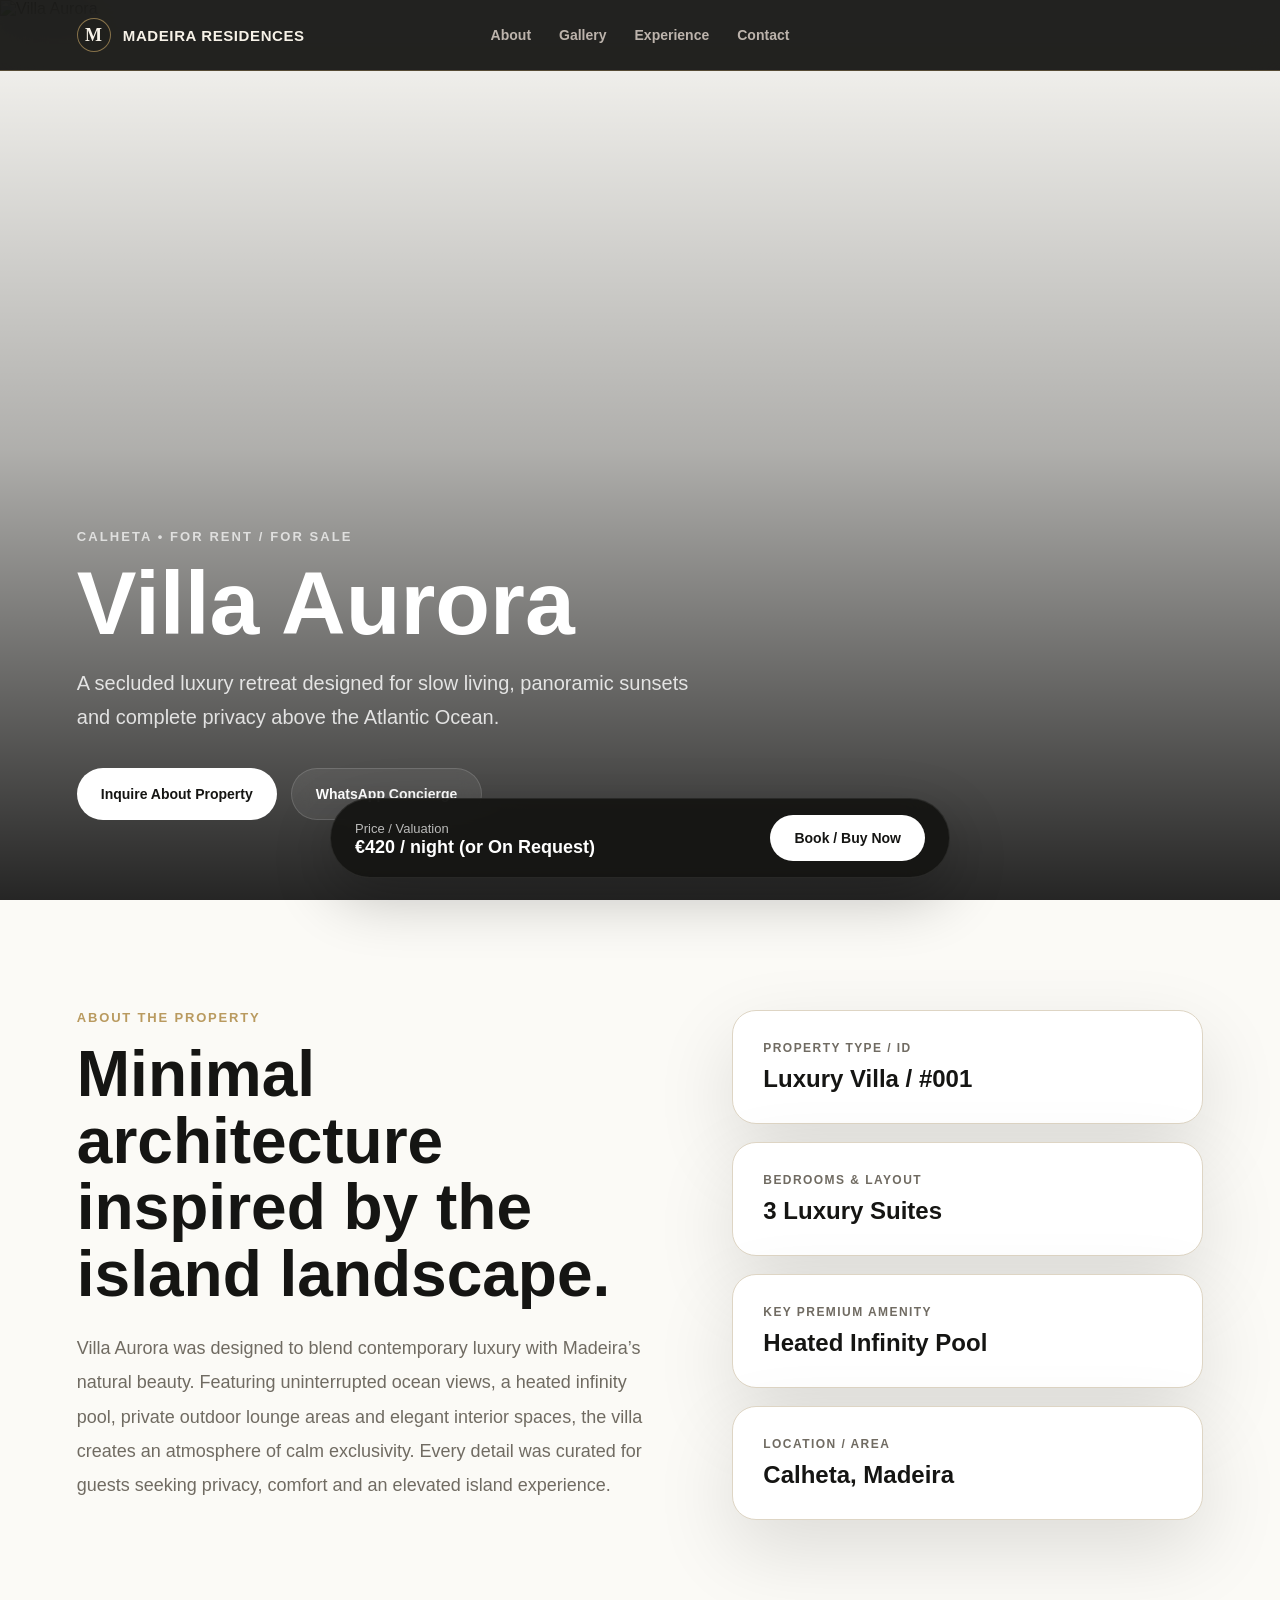
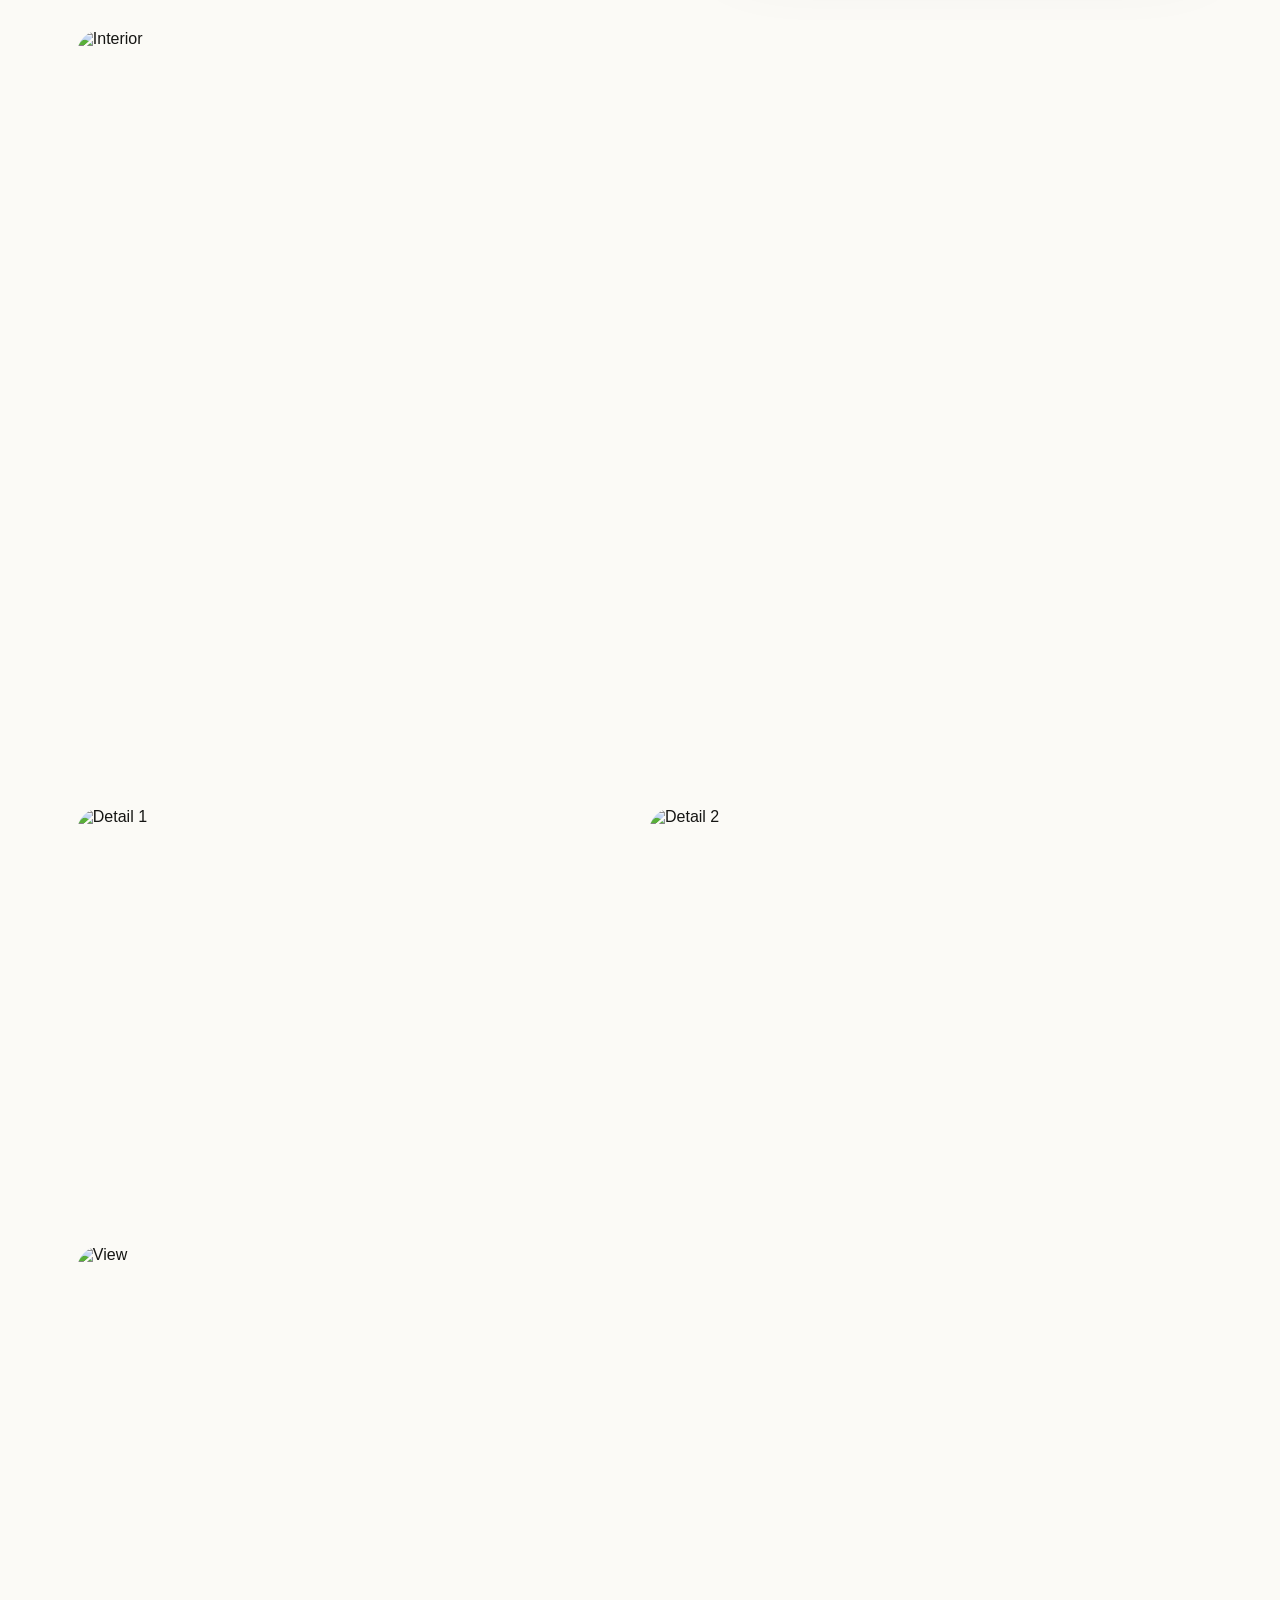
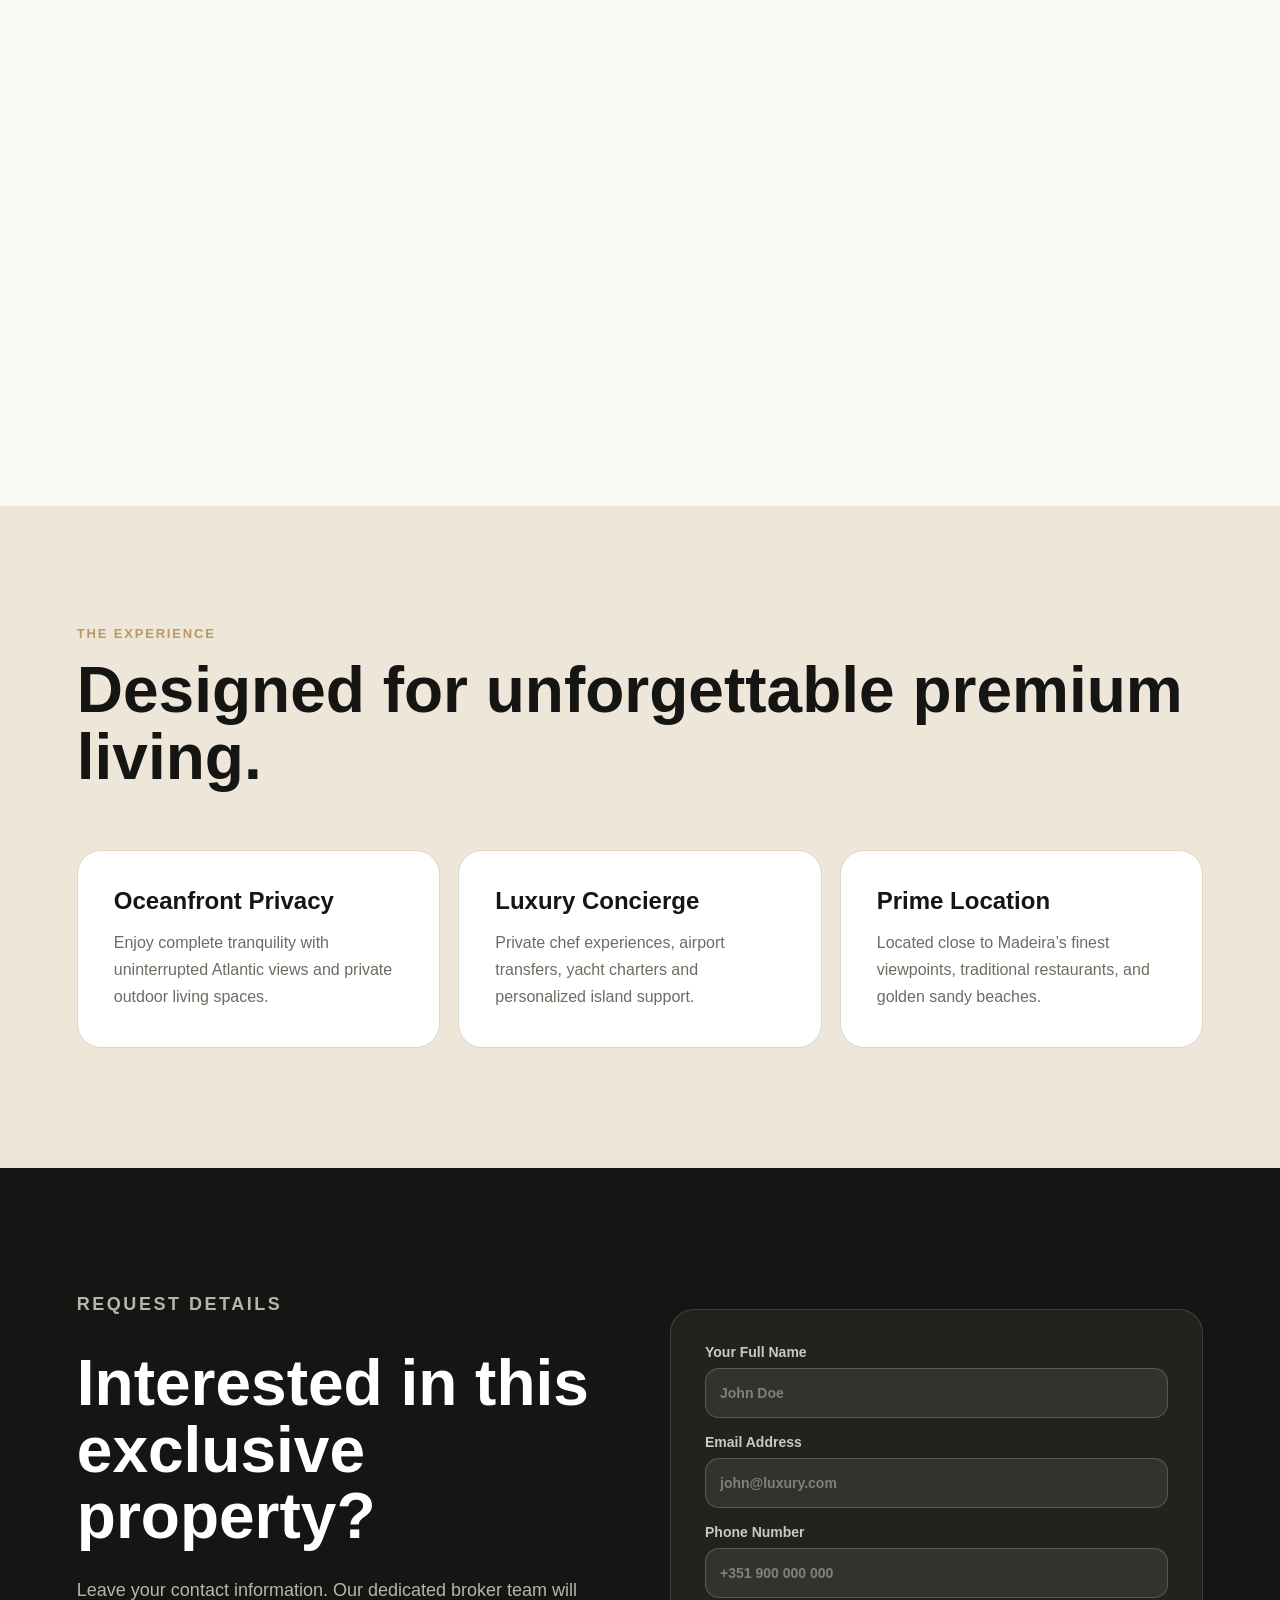
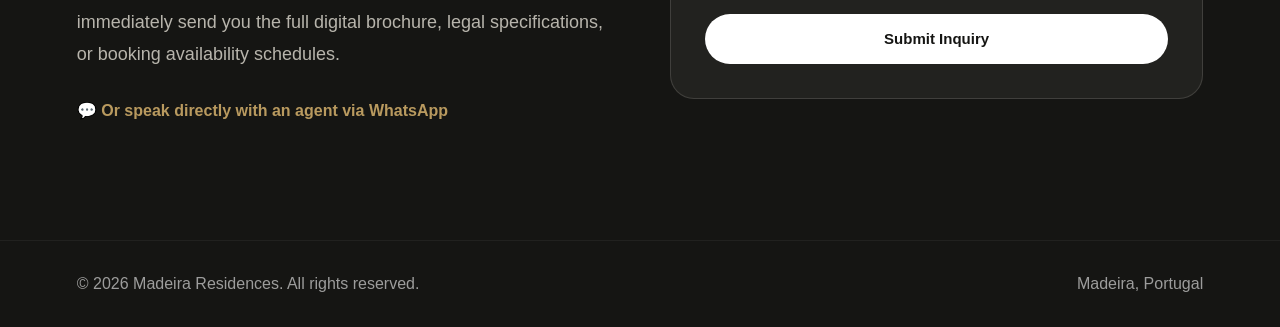
==== villa-aurora.html @ 59a9d407 "Create villa-aurora.html" ====
<!DOCTYPE html>
<html lang="en">
<head>
  <meta charset="UTF-8" />
  <meta name="viewport" content="width=device-width, initial-scale=1.0"/>
  <title>Villa Aurora | Madeira Residences</title>

  <style>
    :root {
      --ink: #151513;
      --charcoal: #20201d;
      --muted: #706b62;
      --ivory: #f7f2e8;
      --porcelain: #fbfaf6;
      --line: #ded5c4;
      --gold: #b99a5f;
      --white: #ffffff;
      --radius: 24px;
      --shadow: 0 30px 80px rgba(0,0,0,0.12);
    }

    * {
      margin: 0;
      padding: 0;
      box-sizing: border-box;
    }

    html {
      scroll-behavior: smooth;
    }

    body {
      background: var(--porcelain);
      color: var(--ink);
      font-family: Inter, sans-serif;
    }

    img {
      width: 100%;
      display: block;
    }

    a {
      text-decoration: none;
      color: inherit;
    }

    /* HEADER: Alinhamento em 3 colunas perfeitas */
    .site-header {
      position: fixed;
      top: 0;
      left: 0;
      right: 0;
      z-index: 1000;
      display: grid;
      grid-template-columns: 1fr auto 1fr;
      align-items: center;
      gap: 24px;
      padding: 18px 6vw;
      background: rgba(21, 21, 19, 0.94);
      backdrop-filter: blur(20px);
      border-bottom: 1px solid rgba(185, 154, 95, 0.34);
    }

    /* NOME DA EMPRESA E LOGO NO CANTO SUPERIOR ESQUERDO (Coluna 1) */
    .brand {
      grid-column: 1;
      justify-self: start;
      display: flex;
      align-items: center;
      gap: 12px;
      color: var(--ivory);
      font-size: 15px;
      font-weight: 820;
      letter-spacing: 0.04em;
    }

    .brand-mark {
      width: 34px;
      height: 34px;
      display: flex;
      align-items: center;
      justify-content: center;
      border-radius: 50%;
      border: 1px solid rgba(185, 154, 95, 0.68);
      background: var(--charcoal);
      font-family: Georgia, serif;
      font-size: 18px;
    }

    /* MENU DE NAVEGAÇÃO NO CENTRO (Coluna 2) */
    .nav-links {
      grid-column: 2;
      justify-self: center;
      display: flex;
      gap: 28px;
      color: rgba(257, 242, 232, 0.7);
      font-size: 14px;
      font-weight: 680;
    }

    .nav-links a:hover {
      color: var(--ivory);
    }

    /* HERO */
    .hero {
      position: relative;
      height: 100vh;
      overflow: hidden;
    }

    .hero img {
      height: 100%;
      object-fit: cover;
    }

    .hero-overlay {
      position: absolute;
      inset: 0;
      display: flex;
      align-items: flex-end;
      padding: 0 6vw 80px;
      background: linear-gradient(to top, rgba(0,0,0,0.85), rgba(0,0,0,0.3), transparent);
    }

    .hero-content {
      max-width: 760px;
      color: white;
    }

    .eyebrow {
      margin-bottom: 18px;
      color: rgba(255,255,255,0.7);
      font-size: 13px;
      font-weight: 700;
      letter-spacing: 0.16em;
      text-transform: uppercase;
    }

    h1 {
      margin-bottom: 22px;
      font-size: clamp(52px, 7vw, 96px);
      line-height: 0.92;
    }

    .hero-description {
      max-width: 640px;
      color: rgba(255,255,255,0.82);
      font-size: 20px;
      line-height: 1.7;
      margin-bottom: 34px;
    }

    .hero-actions {
      display: flex;
      gap: 14px;
      flex-wrap: wrap;
    }

    .button {
      height: 52px;
      display: inline-flex;
      align-items: center;
      justify-content: center;
      padding: 0 24px;
      border-radius: 999px;
      font-size: 14px;
      font-weight: 700;
      transition: 0.25s ease;
    }

    .button:hover {
      transform: translateY(-2px);
    }

    .button-primary {
      background: white;
      color: var(--ink);
    }

    .button-secondary {
      background: rgba(255,255,255,0.08);
      border: 1px solid rgba(255,255,255,0.14);
      backdrop-filter: blur(10px);
      color: white;
    }

    /* PROPERTY SECTION */
    .section {
      padding: 110px 6vw;
    }

    .property-layout {
      display: grid;
      grid-template-columns: 1.1fr 0.9fr;
      gap: 80px;
    }

    .section-label {
      margin-bottom: 16px;
      color: var(--gold);
      font-size: 13px;
      font-weight: 700;
      letter-spacing: 0.14em;
      text-transform: uppercase;
    }

    h2 {
      margin-bottom: 24px;
      font-size: clamp(38px, 5vw, 64px);
      line-height: 1.04;
    }

    .property-text {
      color: var(--muted);
      font-size: 18px;
      line-height: 1.9;
    }

    /* PROPERTY SPECS */
    .specs-grid {
      display: grid;
      gap: 18px;
    }

    .spec-card {
      padding: 30px;
      background: white;
      border: 1px solid var(--line);
      border-radius: var(--radius);
      box-shadow: var(--shadow);
    }

    .spec-title {
      margin-bottom: 10px;
      color: var(--muted);
      font-size: 12px;
      font-weight: 700;
      letter-spacing: 0.12em;
      text-transform: uppercase;
    }

    .spec-value {
      font-size: 24px;
      font-weight: 700;
    }

    /* GALLERY */
    .gallery {
      padding: 0 6vw 100px;
      display: grid;
      gap: 18px;
    }

    .gallery-large img {
      height: 760px;
      object-fit: cover;
      border-radius: var(--radius);
    }

    .gallery-row {
      display: grid;
      grid-template-columns: 1fr 1fr;
      gap: 18px;
    }

    .gallery-row img {
      height: 420px;
      object-fit: cover;
      border-radius: var(--radius);
    }

    /* EXPERIENCE */
    .experience-section {
      padding: 120px 6vw;
      background: #eee6d8;
    }

    .experience-grid {
      display: grid;
      grid-template-columns: repeat(3,1fr);
      gap: 18px;
    }

    .experience-card {
      padding: 36px;
      background: white;
      border-radius: var(--radius);
      border: 1px solid var(--line);
    }

    .experience-card h3 {
      margin-bottom: 14px;
      font-size: 24px;
    }

    .experience-card p {
      color: var(--muted);
      line-height: 1.7;
    }

    /* CTA / LEAD FORM */
    .cta-section {
      padding: 120px 6vw;
      background: var(--ink);
      color: var(--ivory);
    }

    .cta-container {
      display: grid;
      grid-template-columns: 1fr 1fr;
      gap: 60px;
      align-items: center;
      text-align: left;
      max-width: 1200px;
      margin: 0 auto;
    }

    .cta-info h2 {
      color: white;
    }

    .cta-info p {
      color: rgba(247, 242, 232, 0.72);
      font-size: 18px;
      line-height: 1.8;
      margin-bottom: 30px;
    }

    .lead-form {
      display: grid;
      gap: 16px;
      padding: 34px;
      background: rgba(247, 242, 232, 0.06);
      border: 1px solid rgba(247, 242, 232, 0.14);
      border-radius: var(--radius);
    }

    .lead-form label {
      display: grid;
      gap: 8px;
      color: rgba(247, 242, 232, 0.8);
      font-size: 14px;
      font-weight: 700;
    }

    .lead-form input {
      width: 100%;
      min-height: 50px;
      padding: 0 14px;
      color: var(--ivory);
      background: rgba(247, 242, 232, 0.08);
      border: 1px solid rgba(247, 242, 232, 0.2);
      border-radius: 14px;
      font: inherit;
    }

    .lead-form input::placeholder {
      color: rgba(247, 242, 232, 0.4);
    }

    .lead-form .btn-submit {
      height: 50px;
      width: 100%;
      border: 0;
      border-radius: 999px;
      font-size: 15px;
      font-weight: 700;
      cursor: pointer;
      background: white;
      color: var(--ink);
      transition: background 0.2s ease, color 0.2s ease;
    }

    .lead-form .btn-submit:hover {
      background: transparent;
      border: 1px solid var(--ivory);
      color: var(--ivory);
    }

    /* STICKY CTA */
    .sticky-booking {
      position: fixed;
      left: 50%;
      bottom: 22px;
      transform: translateX(-50%);
      z-index: 999;
      width: calc(100% - 40px);
      max-width: 620px;
      display: flex;
      justify-content: space-between;
      align-items: center;
      padding: 16px 24px;
      background: rgba(21,21,19,0.94);
      border: 1px solid rgba(255,255,255,0.08);
      border-radius: 999px;
      backdrop-filter: blur(20px);
      box-shadow: 0 20px 60px rgba(0,0,0,0.24);
    }

    .sticky-booking span {
      color: rgba(255,255,255,0.7);
      font-size: 13px;
    }

    .sticky-booking strong {
      display: block;
      color: white;
      font-size: 18px;
    }

    .reserve-btn {
      height: 46px;
      display: inline-flex;
      align-items: center;
      padding: 0 24px;
      border-radius: 999px;
      background: white;
      color: var(--ink);
      font-size: 14px;
      font-weight: 700;
      transition: background 0.2s ease;
    }

    .reserve-btn:hover {
      background: var(--ivory);
    }

    /* FOOTER */
    footer {
      padding: 34px 6vw;
      display: flex;
      justify-content: space-between;
      flex-wrap: wrap;
      gap: 20px;
      background: var(--ink);
      color: rgba(255,255,255,0.58);
      border-top: 1px solid rgba(255,255,255,0.05);
    }

    /* RESPONSIVIDADE */
    @media (max-width: 980px) {
      .property-layout, .cta-container {
        grid-template-columns: 1fr;
      }
      .experience-grid, .gallery-row {
        grid-template-columns: 1fr;
      }
      .gallery-large img, .gallery-row img {
        height: auto;
      }
    }

    @media (max-width: 720px) {
      .site-header {
        grid-template-columns: 1fr;
        gap: 18px;
      }
      .nav-links {
        grid-column: 1;
        grid-row: 2;
        justify-content: center;
        flex-wrap: wrap;
      }
      .brand {
        grid-column: 1;
        grid-row: 1;
        justify-self: center;
      }
      h1 {
        font-size: 48px;
      }
      .hero-description {
        font-size: 17px;
      }
      .sticky-booking {
        bottom: 14px;
      }
    }
  </style>
</head>

<body>

  <header class="site-header">
    <div class="brand">
      <div class="brand-mark">M</div>
      <span>MADEIRA RESIDENCES</span>
    </div>

    <nav class="nav-links">
      <a href="#about">About</a>
      <a href="#gallery">Gallery</a>
      <a href="#experience">Experience</a>
      <a href="#contact">Contact</a>
    </nav>

    <div style="grid-column: 3;">&nbsp;</div>
  </header>

  <section class="hero">
    <img src="https://images.unsplash.com/photo-1512917774080-9991f1c4c750?auto=format&fit=crop&w=1600&q=80" alt="Villa Aurora">

    <div class="hero-overlay">
      <div class="hero-content">
        <p class="eyebrow">CALHETA • FOR RENT / FOR SALE</p>
        <h1>Villa Aurora</h1>
        <p class="hero-description">
          A secluded luxury retreat designed for slow living, panoramic sunsets and complete privacy above the Atlantic Ocean.
        </p>
        <div class="hero-actions">
          <a href="#contact" class="button button-primary">Inquire About Property</a>
          <a href="https://wa.me/#" class="button button-secondary">WhatsApp Concierge</a>
        </div>
      </div>
    </div>
  </section>

  <section id="about" class="section">
    <div class="property-layout">
      <div>
        <p class="section-label">About The Property</p>
        <h2>Minimal architecture inspired by the island landscape.</h2>
        <p class="property-text">
          Villa Aurora was designed to blend contemporary luxury with Madeira’s natural beauty.
          Featuring uninterrupted ocean views, a heated infinity pool, private outdoor lounge areas and elegant interior spaces, the villa creates an atmosphere of calm exclusivity.
          Every detail was curated for guests seeking privacy, comfort and an elevated island experience.
        </p>
      </div>

      <div class="specs-grid">
        <div class="spec-card">
          <div class="spec-title">Property Type / ID</div>
          <div class="spec-value">Luxury Villa / #001</div>
        </div>
        <div class="spec-card">
          <div class="spec-title">Bedrooms & Layout</div>
          <div class="spec-value">3 Luxury Suites</div>
        </div>
        <div class="spec-card">
          <div class="spec-title">Key Premium Amenity</div>
          <div class="spec-value">Heated Infinity Pool</div>
        </div>
        <div class="spec-card">
          <div class="spec-title">Location / Area</div>
          <div class="spec-value">Calheta, Madeira</div>
        </div>
      </div>
    </div>
  </section>

  <section id="gallery" class="gallery">
    <div class="gallery-large">
      <img src="https://images.unsplash.com/photo-1505693416388-ac5ce068fe85?auto=format&fit=crop&w=1600&q=80" alt="Interior">
    </div>
    <div class="gallery-row">
      <img src="https://images.unsplash.com/photo-1494526585095-c41746248156?auto=format&fit=crop&w=900&q=80" alt="Detail 1">
      <img src="https://images.unsplash.com/photo-1484154218962-a197022b5858?auto=format&fit=crop&w=900&q=80" alt="Detail 2">
    </div>
    <div class="gallery-large">
      <img src="https://images.unsplash.com/photo-1540555700478-4be289fbecef?auto=format&fit=crop&w=1600&q=80" alt="View">
    </div>
  </section>

  <section id="experience" class="experience-section">
    <p class="section-label">The Experience</p>
    <h2>Designed for unforgettable premium living.</h2>
    <br><br>
    <div class="experience-grid">
      <div class="experience-card">
        <h3>Oceanfront Privacy</h3>
        <p>Enjoy complete tranquility with uninterrupted Atlantic views and private outdoor living spaces.</p>
      </div>
      <div class="experience-card">
        <h3>Luxury Concierge</h3>
        <p>Private chef experiences, airport transfers, yacht charters and personalized island support.</p>
      </div>
      <div class="experience-card">
        <h3>Prime Location</h3>
        <p>Located close to Madeira’s finest viewpoints, traditional restaurants, and golden sandy beaches.</p>
      </div>
    </div>
  </section>

  <section id="contact" class="cta-section">
    <div class="cta-container">
      <div class="cta-info">
        <p class="section-label">Request Details</p>
        <h2>Interested in this exclusive property?</h2>
        <p>Leave your contact information. Our dedicated broker team will immediately send you the full digital brochure, legal specifications, or booking availability schedules.</p>
        <a href="https://wa.me/#" style="color: var(--gold); font-weight: 700;">💬 Or speak directly with an agent via WhatsApp</a>
      </div>

      <form class="lead-form" onsubmit="event.preventDefault(); alert('Request received. Our premium desk will contact you within 2 hours.');">
        <label>
          Your Full Name
          <input type="text" placeholder="John Doe" required>
        </label>
        <label>
          Email Address
          <input type="email" placeholder="john@luxury.com" required>
        </label>
        <label>
          Phone Number
          <input type="tel" placeholder="+351 900 000 000" required>
        </label>
        <button type="submit" class="btn-submit">Submit Inquiry</button>
      </form>
    </div>
  </section>

  <div class="sticky-booking">
    <div>
      <span>Price / Valuation</span>
      <strong>€420 / night (or On Request)</strong>
    </div>
    <a href="#contact" class="reserve-btn">Book / Buy Now</a>
  </div>

  <footer>
    <p>© 2026 Madeira Residences. All rights reserved.</p>
    <p>Madeira, Portugal</p>
  </footer>

</body>
</html>
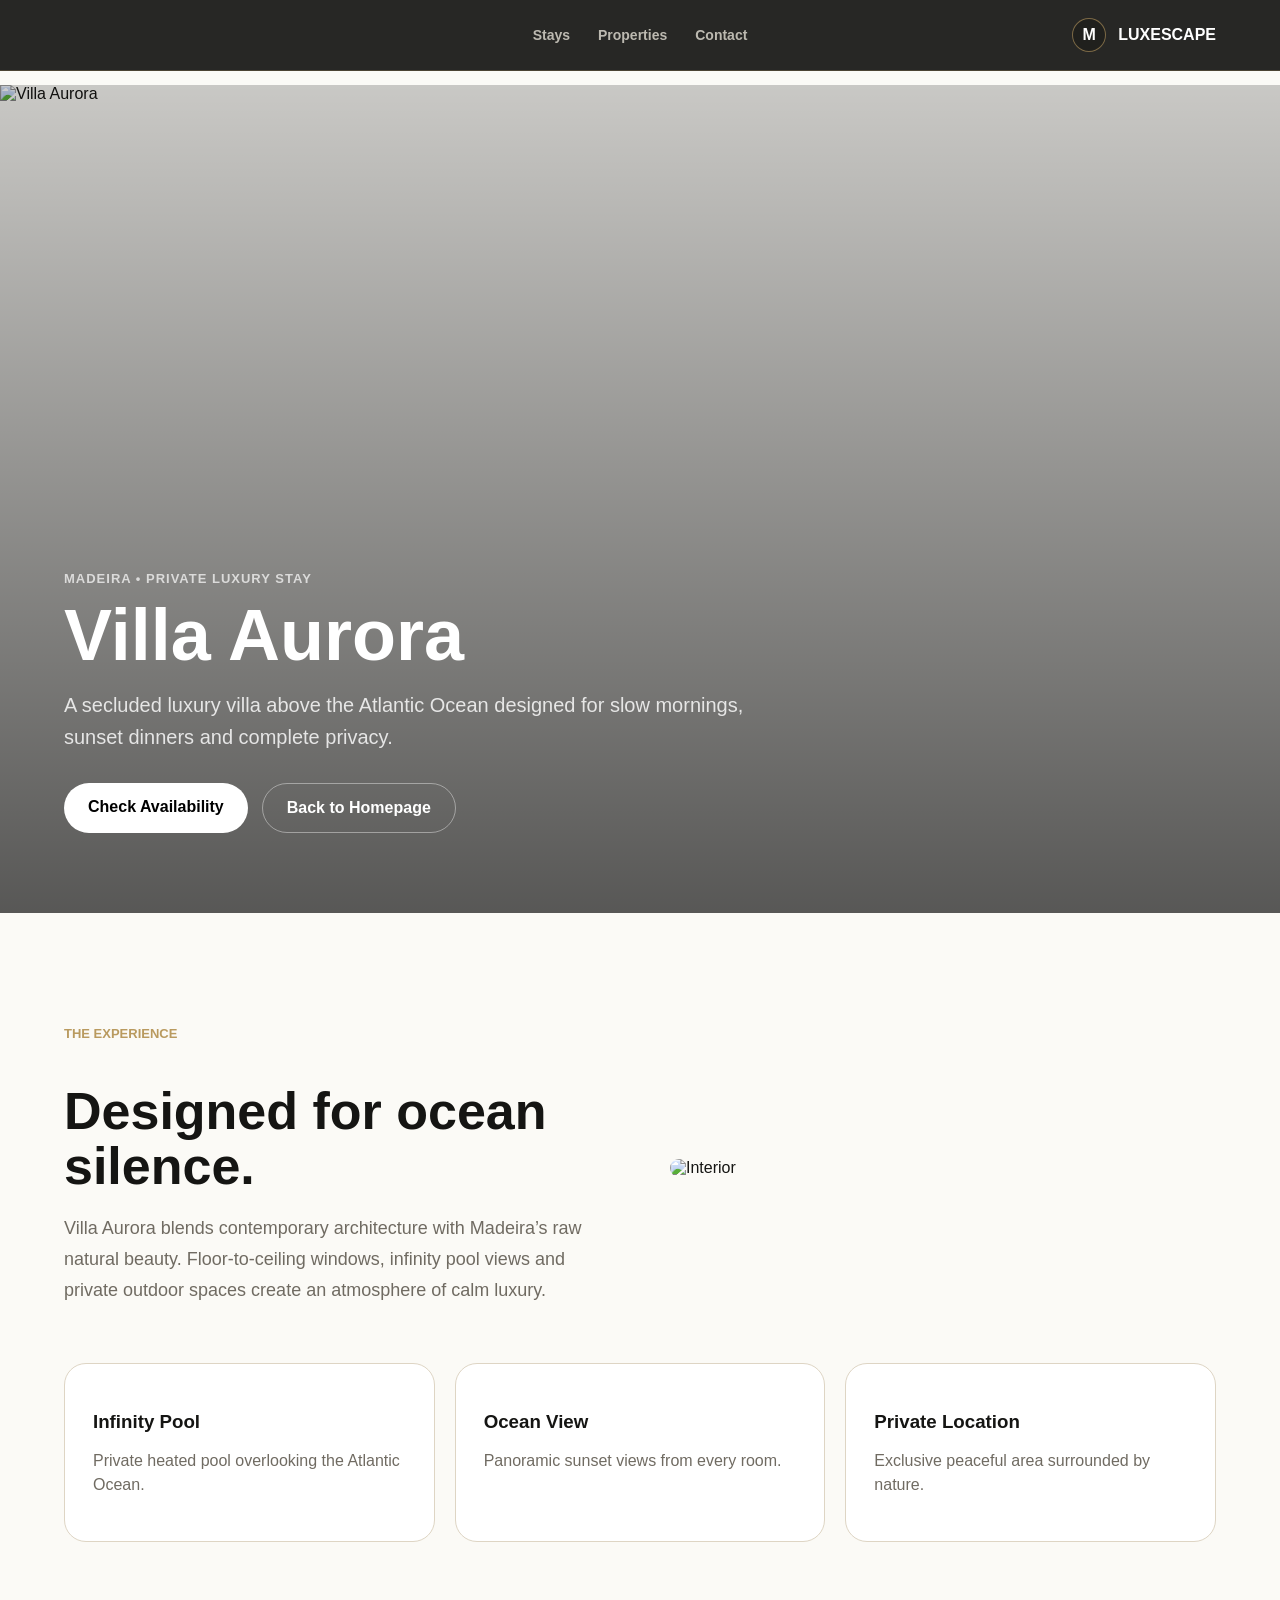
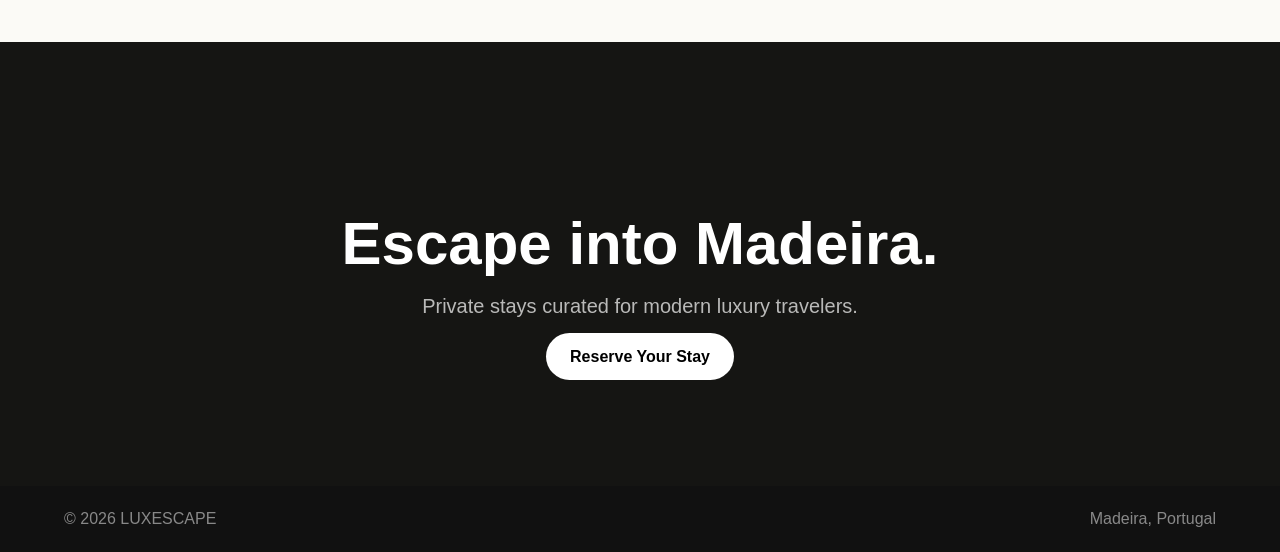
==== commit eeb838b4: "Update villa-aurora.html" ====
--- a/villa-aurora.html
+++ b/villa-aurora.html
@@ -2,8 +2,8 @@
 <html lang="en">
 <head>
   <meta charset="UTF-8" />
-  <meta name="viewport" content="width=device-width, initial-scale=1.0"/>
-  <title>Villa Aurora | Madeira Residences</title>
+  <meta name="viewport" content="width=device-width, initial-scale=1.0" />
+  <title>Villa Aurora | Madeira Luxury Stay</title>
 
   <style>
     :root {
@@ -13,15 +13,12 @@
       --ivory: #f7f2e8;
       --porcelain: #fbfaf6;
       --line: #ded5c4;
+      --laurel: #34463a;
       --gold: #b99a5f;
-      --white: #ffffff;
-      --radius: 24px;
-      --shadow: 0 30px 80px rgba(0,0,0,0.12);
+      --radius: 22px;
     }
 
     * {
-      margin: 0;
-      padding: 0;
       box-sizing: border-box;
     }
 
@@ -30,13 +27,14 @@
     }
 
     body {
+      margin: 0;
       background: var(--porcelain);
       color: var(--ink);
       font-family: Inter, sans-serif;
     }
 
     img {
-      width: 100%;
+      max-width: 100%;
       display: block;
     }
 
@@ -45,72 +43,76 @@
       color: inherit;
     }
 
-    /* HEADER: Alinhamento em 3 colunas perfeitas */
+    /* HEADER */
+
     .site-header {
       position: fixed;
       top: 0;
       left: 0;
       right: 0;
-      z-index: 1000;
+      z-index: 100;
       display: grid;
       grid-template-columns: 1fr auto 1fr;
       align-items: center;
-      gap: 24px;
-      padding: 18px 6vw;
-      background: rgba(21, 21, 19, 0.94);
+      padding: 18px 64px;
+      background: rgba(21, 21, 19, 0.92);
+      border-bottom: 1px solid rgba(185, 154, 95, 0.25);
       backdrop-filter: blur(20px);
-      border-bottom: 1px solid rgba(185, 154, 95, 0.34);
-    }
-
-    /* NOME DA EMPRESA E LOGO NO CANTO SUPERIOR ESQUERDO (Coluna 1) */
+    }
+
+    .nav-links {
+      grid-column: 2;
+      display: flex;
+      gap: 28px;
+      justify-self: center;
+    }
+
+    .nav-links a {
+      color: rgba(247, 242, 232, 0.72);
+      font-size: 14px;
+      font-weight: 700;
+      transition: 0.3s;
+    }
+
+    .nav-links a:hover {
+      color: white;
+    }
+
     .brand {
-      grid-column: 1;
-      justify-self: start;
+      grid-column: 3;
+      justify-self: end;
       display: flex;
       align-items: center;
       gap: 12px;
-      color: var(--ivory);
-      font-size: 15px;
-      font-weight: 820;
-      letter-spacing: 0.04em;
+      color: white;
+      font-weight: 800;
     }
 
     .brand-mark {
       width: 34px;
       height: 34px;
+      border-radius: 50%;
+      border: 1px solid rgba(185, 154, 95, 0.6);
       display: flex;
       align-items: center;
       justify-content: center;
-      border-radius: 50%;
-      border: 1px solid rgba(185, 154, 95, 0.68);
-      background: var(--charcoal);
-      font-family: Georgia, serif;
-      font-size: 18px;
-    }
-
-    /* MENU DE NAVEGAÇÃO NO CENTRO (Coluna 2) */
-    .nav-links {
-      grid-column: 2;
-      justify-self: center;
-      display: flex;
-      gap: 28px;
-      color: rgba(257, 242, 232, 0.7);
-      font-size: 14px;
-      font-weight: 680;
-    }
-
-    .nav-links a:hover {
-      color: var(--ivory);
+      background: #20201d;
+    }
+
+    main {
+      padding-top: 85px;
     }
 
     /* HERO */
+
     .hero {
+      height: 92vh;
       position: relative;
-      height: 100vh;
       overflow: hidden;
     }
 
     .hero img {
+      width: 100%;
       height: 100%;
       object-fit: cover;
     }
@@ -118,510 +120,295 @@
     .hero-overlay {
       position: absolute;
       inset: 0;
-      display: flex;
-      align-items: flex-end;
-      padding: 0 6vw 80px;
-      background: linear-gradient(to top, rgba(0,0,0,0.85), rgba(0,0,0,0.3), transparent);
+      background: linear-gradient(
+        to top,
+        rgba(0,0,0,0.65),
+        rgba(0,0,0,0.2)
+      );
     }
 
     .hero-content {
-      max-width: 760px;
+      position: absolute;
+      bottom: 80px;
+      left: 64px;
       color: white;
-    }
-
-    .eyebrow {
-      margin-bottom: 18px;
+      max-width: 700px;
+    }
+
+    .hero-content p {
       color: rgba(255,255,255,0.7);
+      text-transform: uppercase;
+      letter-spacing: 1px;
       font-size: 13px;
       font-weight: 700;
-      letter-spacing: 0.16em;
-      text-transform: uppercase;
-    }
-
-    h1 {
-      margin-bottom: 22px;
-      font-size: clamp(52px, 7vw, 96px);
-      line-height: 0.92;
-    }
-
-    .hero-description {
-      max-width: 640px;
+    }
+
+    .hero-content h1 {
+      font-size: 72px;
+      line-height: 1;
+      margin: 10px 0 18px;
+    }
+
+    .hero-content span {
+      font-size: 20px;
       color: rgba(255,255,255,0.82);
-      font-size: 20px;
-      line-height: 1.7;
-      margin-bottom: 34px;
-    }
-
-    .hero-actions {
+      line-height: 1.6;
+    }
+
+    .hero-buttons {
       display: flex;
       gap: 14px;
-      flex-wrap: wrap;
+      margin-top: 30px;
     }
 
     .button {
-      height: 52px;
-      display: inline-flex;
-      align-items: center;
-      justify-content: center;
-      padding: 0 24px;
+      padding: 15px 24px;
       border-radius: 999px;
-      font-size: 14px;
       font-weight: 700;
-      transition: 0.25s ease;
+      transition: 0.3s;
+    }
+
+    .button-primary {
+      background: white;
+      color: black;
+    }
+
+    .button-secondary {
+      border: 1px solid rgba(255,255,255,0.4);
+      color: white;
     }
 
     .button:hover {
       transform: translateY(-2px);
     }
 
-    .button-primary {
-      background: white;
-      color: var(--ink);
-    }
-
-    .button-secondary {
-      background: rgba(255,255,255,0.08);
-      border: 1px solid rgba(255,255,255,0.14);
-      backdrop-filter: blur(10px);
-      color: white;
-    }
-
-    /* PROPERTY SECTION */
+    /* CONTENT */
+
     .section {
-      padding: 110px 6vw;
-    }
-
-    .property-layout {
-      display: grid;
-      grid-template-columns: 1.1fr 0.9fr;
-      gap: 80px;
-    }
-
-    .section-label {
-      margin-bottom: 16px;
-      color: var(--gold);
-      font-size: 13px;
-      font-weight: 700;
-      letter-spacing: 0.14em;
-      text-transform: uppercase;
-    }
-
-    h2 {
-      margin-bottom: 24px;
-      font-size: clamp(38px, 5vw, 64px);
-      line-height: 1.04;
-    }
-
-    .property-text {
-      color: var(--muted);
-      font-size: 18px;
-      line-height: 1.9;
-    }
-
-    /* PROPERTY SPECS */
-    .specs-grid {
-      display: grid;
-      gap: 18px;
-    }
-
-    .spec-card {
-      padding: 30px;
-      background: white;
-      border: 1px solid var(--line);
-      border-radius: var(--radius);
-      box-shadow: var(--shadow);
-    }
-
-    .spec-title {
-      margin-bottom: 10px;
-      color: var(--muted);
-      font-size: 12px;
-      font-weight: 700;
-      letter-spacing: 0.12em;
-      text-transform: uppercase;
-    }
-
-    .spec-value {
-      font-size: 24px;
-      font-weight: 700;
-    }
-
-    /* GALLERY */
-    .gallery {
-      padding: 0 6vw 100px;
-      display: grid;
-      gap: 18px;
-    }
-
-    .gallery-large img {
-      height: 760px;
-      object-fit: cover;
-      border-radius: var(--radius);
-    }
-
-    .gallery-row {
-      display: grid;
-      grid-template-columns: 1fr 1fr;
-      gap: 18px;
-    }
-
-    .gallery-row img {
-      height: 420px;
-      object-fit: cover;
-      border-radius: var(--radius);
-    }
-
-    /* EXPERIENCE */
-    .experience-section {
-      padding: 120px 6vw;
-      background: #eee6d8;
-    }
-
-    .experience-grid {
-      display: grid;
-      grid-template-columns: repeat(3,1fr);
-      gap: 18px;
-    }
-
-    .experience-card {
-      padding: 36px;
-      background: white;
-      border-radius: var(--radius);
-      border: 1px solid var(--line);
-    }
-
-    .experience-card h3 {
-      margin-bottom: 14px;
-      font-size: 24px;
-    }
-
-    .experience-card p {
-      color: var(--muted);
-      line-height: 1.7;
-    }
-
-    /* CTA / LEAD FORM */
-    .cta-section {
-      padding: 120px 6vw;
-      background: var(--ink);
-      color: var(--ivory);
-    }
-
-    .cta-container {
+      padding: 100px 64px;
+    }
+
+    .grid {
       display: grid;
       grid-template-columns: 1fr 1fr;
       gap: 60px;
       align-items: center;
-      text-align: left;
-      max-width: 1200px;
-      margin: 0 auto;
-    }
-
-    .cta-info h2 {
+    }
+
+    .section img {
+      border-radius: var(--radius);
+    }
+
+    .eyebrow {
+      color: var(--gold);
+      font-size: 13px;
+      font-weight: 800;
+      text-transform: uppercase;
+      margin-bottom: 14px;
+    }
+
+    h2 {
+      font-size: 52px;
+      line-height: 1.05;
+      margin-bottom: 20px;
+    }
+
+    .text {
+      color: var(--muted);
+      font-size: 18px;
+      line-height: 1.7;
+    }
+
+    /* FEATURES */
+
+    .features {
+      display: grid;
+      grid-template-columns: repeat(3,1fr);
+      gap: 20px;
+      margin-top: 40px;
+    }
+
+    .feature-card {
+      background: white;
+      border-radius: var(--radius);
+      padding: 28px;
+      border: 1px solid var(--line);
+    }
+
+    .feature-card h3 {
+      margin-bottom: 12px;
+    }
+
+    .feature-card p {
+      color: var(--muted);
+      line-height: 1.5;
+    }
+
+    /* CTA */
+
+    .cta {
+      background: #151513;
       color: white;
-    }
-
-    .cta-info p {
-      color: rgba(247, 242, 232, 0.72);
-      font-size: 18px;
-      line-height: 1.8;
+      text-align: center;
+      padding: 120px 24px;
+    }
+
+    .cta h2 {
+      font-size: 60px;
+      margin-bottom: 18px;
+    }
+
+    .cta p {
+      color: rgba(255,255,255,0.7);
+      font-size: 20px;
       margin-bottom: 30px;
     }
 
-    .lead-form {
-      display: grid;
-      gap: 16px;
-      padding: 34px;
-      background: rgba(247, 242, 232, 0.06);
-      border: 1px solid rgba(247, 242, 232, 0.14);
-      border-radius: var(--radius);
-    }
-
-    .lead-form label {
-      display: grid;
-      gap: 8px;
-      color: rgba(247, 242, 232, 0.8);
-      font-size: 14px;
-      font-weight: 700;
-    }
-
-    .lead-form input {
-      width: 100%;
-      min-height: 50px;
-      padding: 0 14px;
-      color: var(--ivory);
-      background: rgba(247, 242, 232, 0.08);
-      border: 1px solid rgba(247, 242, 232, 0.2);
-      border-radius: 14px;
-      font: inherit;
-    }
-
-    .lead-form input::placeholder {
-      color: rgba(247, 242, 232, 0.4);
-    }
-
-    .lead-form .btn-submit {
-      height: 50px;
-      width: 100%;
-      border: 0;
-      border-radius: 999px;
-      font-size: 15px;
-      font-weight: 700;
-      cursor: pointer;
-      background: white;
-      color: var(--ink);
-      transition: background 0.2s ease, color 0.2s ease;
-    }
-
-    .lead-form .btn-submit:hover {
-      background: transparent;
-      border: 1px solid var(--ivory);
-      color: var(--ivory);
-    }
-
-    /* STICKY CTA */
-    .sticky-booking {
-      position: fixed;
-      left: 50%;
-      bottom: 22px;
-      transform: translateX(-50%);
-      z-index: 999;
-      width: calc(100% - 40px);
-      max-width: 620px;
+    footer {
+      background: #111;
+      color: rgba(255,255,255,0.5);
+      padding: 24px 64px;
       display: flex;
       justify-content: space-between;
-      align-items: center;
-      padding: 16px 24px;
-      background: rgba(21,21,19,0.94);
-      border: 1px solid rgba(255,255,255,0.08);
-      border-radius: 999px;
-      backdrop-filter: blur(20px);
-      box-shadow: 0 20px 60px rgba(0,0,0,0.24);
-    }
-
-    .sticky-booking span {
-      color: rgba(255,255,255,0.7);
-      font-size: 13px;
-    }
-
-    .sticky-booking strong {
-      display: block;
-      color: white;
-      font-size: 18px;
-    }
-
-    .reserve-btn {
-      height: 46px;
-      display: inline-flex;
-      align-items: center;
-      padding: 0 24px;
-      border-radius: 999px;
-      background: white;
-      color: var(--ink);
-      font-size: 14px;
-      font-weight: 700;
-      transition: background 0.2s ease;
-    }
-
-    .reserve-btn:hover {
-      background: var(--ivory);
-    }
-
-    /* FOOTER */
-    footer {
-      padding: 34px 6vw;
-      display: flex;
-      justify-content: space-between;
-      flex-wrap: wrap;
-      gap: 20px;
-      background: var(--ink);
-      color: rgba(255,255,255,0.58);
-      border-top: 1px solid rgba(255,255,255,0.05);
-    }
-
-    /* RESPONSIVIDADE */
-    @media (max-width: 980px) {
-      .property-layout, .cta-container {
+    }
+
+    @media(max-width: 900px){
+
+      .grid,
+      .features {
         grid-template-columns: 1fr;
       }
-      .experience-grid, .gallery-row {
-        grid-template-columns: 1fr;
-      }
-      .gallery-large img, .gallery-row img {
-        height: auto;
-      }
-    }
-
-    @media (max-width: 720px) {
+
+      .hero-content {
+        left: 24px;
+        right: 24px;
+        bottom: 40px;
+      }
+
+      .hero-content h1 {
+        font-size: 48px;
+      }
+
+      .section {
+        padding: 80px 24px;
+      }
+
       .site-header {
-        grid-template-columns: 1fr;
-        gap: 18px;
-      }
-      .nav-links {
-        grid-column: 1;
-        grid-row: 2;
-        justify-content: center;
-        flex-wrap: wrap;
-      }
-      .brand {
-        grid-column: 1;
-        grid-row: 1;
-        justify-self: center;
-      }
-      h1 {
-        font-size: 48px;
-      }
-      .hero-description {
-        font-size: 17px;
-      }
-      .sticky-booking {
-        bottom: 14px;
-      }
-    }
+        padding: 18px 24px;
+      }
+
+      footer {
+        padding: 24px;
+        flex-direction: column;
+        gap: 12px;
+      }
+
+    }
+
   </style>
 </head>
 
 <body>
 
-  <header class="site-header">
-    <div class="brand">
-      <div class="brand-mark">M</div>
-      <span>MADEIRA RESIDENCES</span>
-    </div>
-
-    <nav class="nav-links">
-      <a href="#about">About</a>
-      <a href="#gallery">Gallery</a>
-      <a href="#experience">Experience</a>
-      <a href="#contact">Contact</a>
-    </nav>
-
-    <div style="grid-column: 3;">&nbsp;</div>
-  </header>
+<header class="site-header">
+
+  <div></div>
+
+  <nav class="nav-links">
+    <a href="index.html#stays">Stays</a>
+    <a href="index.html#properties">Properties</a>
+    <a href="index.html#contact">Contact</a>
+  </nav>
+
+  <div class="brand">
+    <div class="brand-mark">M</div>
+    <span>LUXESCAPE</span>
+  </div>
+
+</header>
+
+<main>
 
   <section class="hero">
+
     <img src="https://images.unsplash.com/photo-1512917774080-9991f1c4c750?auto=format&fit=crop&w=1600&q=80" alt="Villa Aurora">
 
-    <div class="hero-overlay">
-      <div class="hero-content">
-        <p class="eyebrow">CALHETA • FOR RENT / FOR SALE</p>
-        <h1>Villa Aurora</h1>
-        <p class="hero-description">
-          A secluded luxury retreat designed for slow living, panoramic sunsets and complete privacy above the Atlantic Ocean.
-        </p>
-        <div class="hero-actions">
-          <a href="#contact" class="button button-primary">Inquire About Property</a>
-          <a href="https://wa.me/#" class="button button-secondary">WhatsApp Concierge</a>
-        </div>
+    <div class="hero-overlay"></div>
+
+    <div class="hero-content">
+      <p>Madeira • Private Luxury Stay</p>
+      <h1>Villa Aurora</h1>
+      <span>
+        A secluded luxury villa above the Atlantic Ocean designed for slow mornings, sunset dinners and complete privacy.
+      </span>
+
+      <div class="hero-buttons">
+        <a href="#" class="button button-primary">Check Availability</a>
+        <a href="index.html" class="button button-secondary">Back to Homepage</a>
       </div>
     </div>
+
   </section>
 
-  <section id="about" class="section">
-    <div class="property-layout">
+  <section class="section">
+
+    <div class="grid">
+
       <div>
-        <p class="section-label">About The Property</p>
-        <h2>Minimal architecture inspired by the island landscape.</h2>
-        <p class="property-text">
-          Villa Aurora was designed to blend contemporary luxury with Madeira’s natural beauty.
-          Featuring uninterrupted ocean views, a heated infinity pool, private outdoor lounge areas and elegant interior spaces, the villa creates an atmosphere of calm exclusivity.
-          Every detail was curated for guests seeking privacy, comfort and an elevated island experience.
+        <p class="eyebrow">The Experience</p>
+        <h2>Designed for ocean silence.</h2>
+
+        <p class="text">
+          Villa Aurora blends contemporary architecture with Madeira’s raw natural beauty.
+          Floor-to-ceiling windows, infinity pool views and private outdoor spaces create an atmosphere of calm luxury.
         </p>
       </div>
 
-      <div class="specs-grid">
-        <div class="spec-card">
-          <div class="spec-title">Property Type / ID</div>
-          <div class="spec-value">Luxury Villa / #001</div>
-        </div>
-        <div class="spec-card">
-          <div class="spec-title">Bedrooms & Layout</div>
-          <div class="spec-value">3 Luxury Suites</div>
-        </div>
-        <div class="spec-card">
-          <div class="spec-title">Key Premium Amenity</div>
-          <div class="spec-value">Heated Infinity Pool</div>
-        </div>
-        <div class="spec-card">
-          <div class="spec-title">Location / Area</div>
-          <div class="spec-value">Calheta, Madeira</div>
-        </div>
+      <img src="https://images.unsplash.com/photo-1505693416388-ac5ce068fe85?auto=format&fit=crop&w=1000&q=80" alt="Interior">
+
+    </div>
+
+    <div class="features">
+
+      <div class="feature-card">
+        <h3>Infinity Pool</h3>
+        <p>Private heated pool overlooking the Atlantic Ocean.</p>
       </div>
+
+      <div class="feature-card">
+        <h3>Ocean View</h3>
+        <p>Panoramic sunset views from every room.</p>
+      </div>
+
+      <div class="feature-card">
+        <h3>Private Location</h3>
+        <p>Exclusive peaceful area surrounded by nature.</p>
+      </div>
+
     </div>
+
   </section>
 
-  <section id="gallery" class="gallery">
-    <div class="gallery-large">
-      <img src="https://images.unsplash.com/photo-1505693416388-ac5ce068fe85?auto=format&fit=crop&w=1600&q=80" alt="Interior">
-    </div>
-    <div class="gallery-row">
-      <img src="https://images.unsplash.com/photo-1494526585095-c41746248156?auto=format&fit=crop&w=900&q=80" alt="Detail 1">
-      <img src="https://images.unsplash.com/photo-1484154218962-a197022b5858?auto=format&fit=crop&w=900&q=80" alt="Detail 2">
-    </div>
-    <div class="gallery-large">
-      <img src="https://images.unsplash.com/photo-1540555700478-4be289fbecef?auto=format&fit=crop&w=1600&q=80" alt="View">
-    </div>
+  <section class="cta">
+
+    <h2>Escape into Madeira.</h2>
+
+    <p>
+      Private stays curated for modern luxury travelers.
+    </p>
+
+    <a href="#" class="button button-primary">
+      Reserve Your Stay
+    </a>
+
   </section>
 
-  <section id="experience" class="experience-section">
-    <p class="section-label">The Experience</p>
-    <h2>Designed for unforgettable premium living.</h2>
-    <br><br>
-    <div class="experience-grid">
-      <div class="experience-card">
-        <h3>Oceanfront Privacy</h3>
-        <p>Enjoy complete tranquility with uninterrupted Atlantic views and private outdoor living spaces.</p>
-      </div>
-      <div class="experience-card">
-        <h3>Luxury Concierge</h3>
-        <p>Private chef experiences, airport transfers, yacht charters and personalized island support.</p>
-      </div>
-      <div class="experience-card">
-        <h3>Prime Location</h3>
-        <p>Located close to Madeira’s finest viewpoints, traditional restaurants, and golden sandy beaches.</p>
-      </div>
-    </div>
-  </section>
-
-  <section id="contact" class="cta-section">
-    <div class="cta-container">
-      <div class="cta-info">
-        <p class="section-label">Request Details</p>
-        <h2>Interested in this exclusive property?</h2>
-        <p>Leave your contact information. Our dedicated broker team will immediately send you the full digital brochure, legal specifications, or booking availability schedules.</p>
-        <a href="https://wa.me/#" style="color: var(--gold); font-weight: 700;">💬 Or speak directly with an agent via WhatsApp</a>
-      </div>
-
-      <form class="lead-form" onsubmit="event.preventDefault(); alert('Request received. Our premium desk will contact you within 2 hours.');">
-        <label>
-          Your Full Name
-          <input type="text" placeholder="John Doe" required>
-        </label>
-        <label>
-          Email Address
-          <input type="email" placeholder="john@luxury.com" required>
-        </label>
-        <label>
-          Phone Number
-          <input type="tel" placeholder="+351 900 000 000" required>
-        </label>
-        <button type="submit" class="btn-submit">Submit Inquiry</button>
-      </form>
-    </div>
-  </section>
-
-  <div class="sticky-booking">
-    <div>
-      <span>Price / Valuation</span>
-      <strong>€420 / night (or On Request)</strong>
-    </div>
-    <a href="#contact" class="reserve-btn">Book / Buy Now</a>
-  </div>
-
-  <footer>
-    <p>© 2026 Madeira Residences. All rights reserved.</p>
-    <p>Madeira, Portugal</p>
-  </footer>
+</main>
+
+<footer>
+  <span>© 2026 LUXESCAPE</span>
+  <span>Madeira, Portugal</span>
+</footer>
 
 </body>
 </html>
